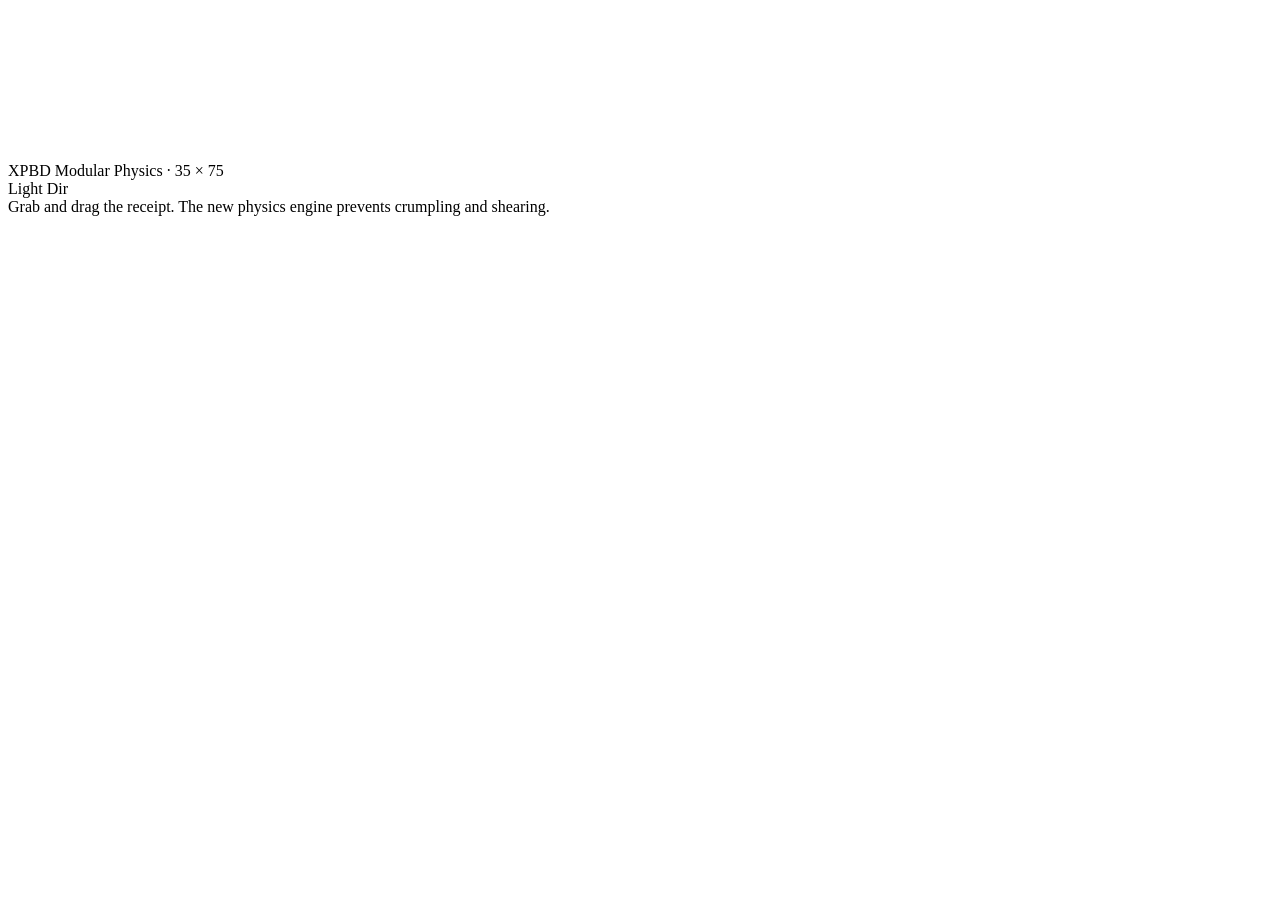
==== index.html @ 85ce0fed "refactor(physics): optimize self-collision with spatial hash and adjust timestep/iterations # Confli" ====
<!doctype html>
<html lang="en">
<head>
<meta charset="utf-8" />
<meta name="viewport" content="width=device-width, initial-scale=1" />
<title>Interactive 3D Hanging Receipt</title>
<link rel="stylesheet" href="style.css" />
</head>
<body>
<main>
  <section class="stage">
    <canvas id="scene" aria-label="Interactive 3D hanging receipt cloth simulation"></canvas>
    <div class="badge" id="statsBadge">XPBD Modular Physics · 35 × 75</div>
    
    <div class="control-panel">
      <label>Light Dir</label>
      <div class="knob-container" id="lightKnob" aria-label="Drag to rotate light direction">
        <div class="knob-dial" id="knobDial"></div>
      </div>
    </div>
  </section>
  <div class="hint">Grab and drag the receipt. The new physics engine prevents crumpling and shearing.</div>
</main>
<script type="module" src="js/main.js?v=999"></script>
</body>
</html>
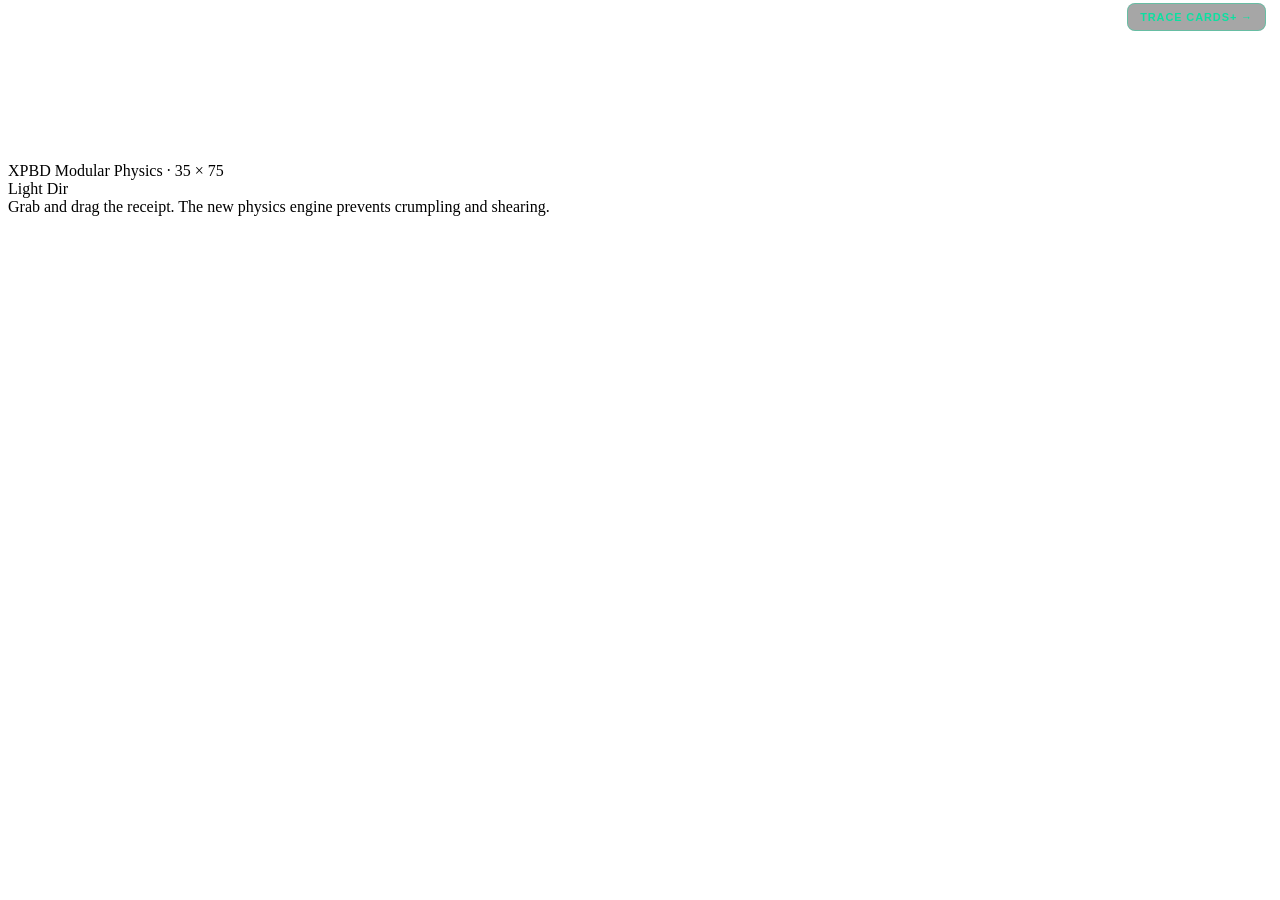
==== commit 2f8fedb5: "Publish Trace Cards+ demo + root nav link - Add discreet root index.html nav link to research/trace-" ====
--- a/index.html
+++ b/index.html
@@ -20,6 +20,9 @@
     </div>
   </section>
   <div class="hint">Grab and drag the receipt. The new physics engine prevents crumpling and shearing.</div>
+  <nav style="position:fixed;top:12px;right:14px;z-index:50;font:600 11px/1 -apple-system,BlinkMacSystemFont,'Segoe UI',sans-serif;letter-spacing:.08em">
+    <a href="research/trace-cards-plus/" style="color:#0BE0A0;text-decoration:none;padding:7px 12px;border:1px solid rgba(11,224,160,.4);border-radius:8px;background:rgba(0,0,0,.35);backdrop-filter:blur(8px)">TRACE&nbsp;CARDS+&nbsp;&rarr;</a>
+  </nav>
 </main>
 <script type="module" src="js/main.js?v=999"></script>
 </body>
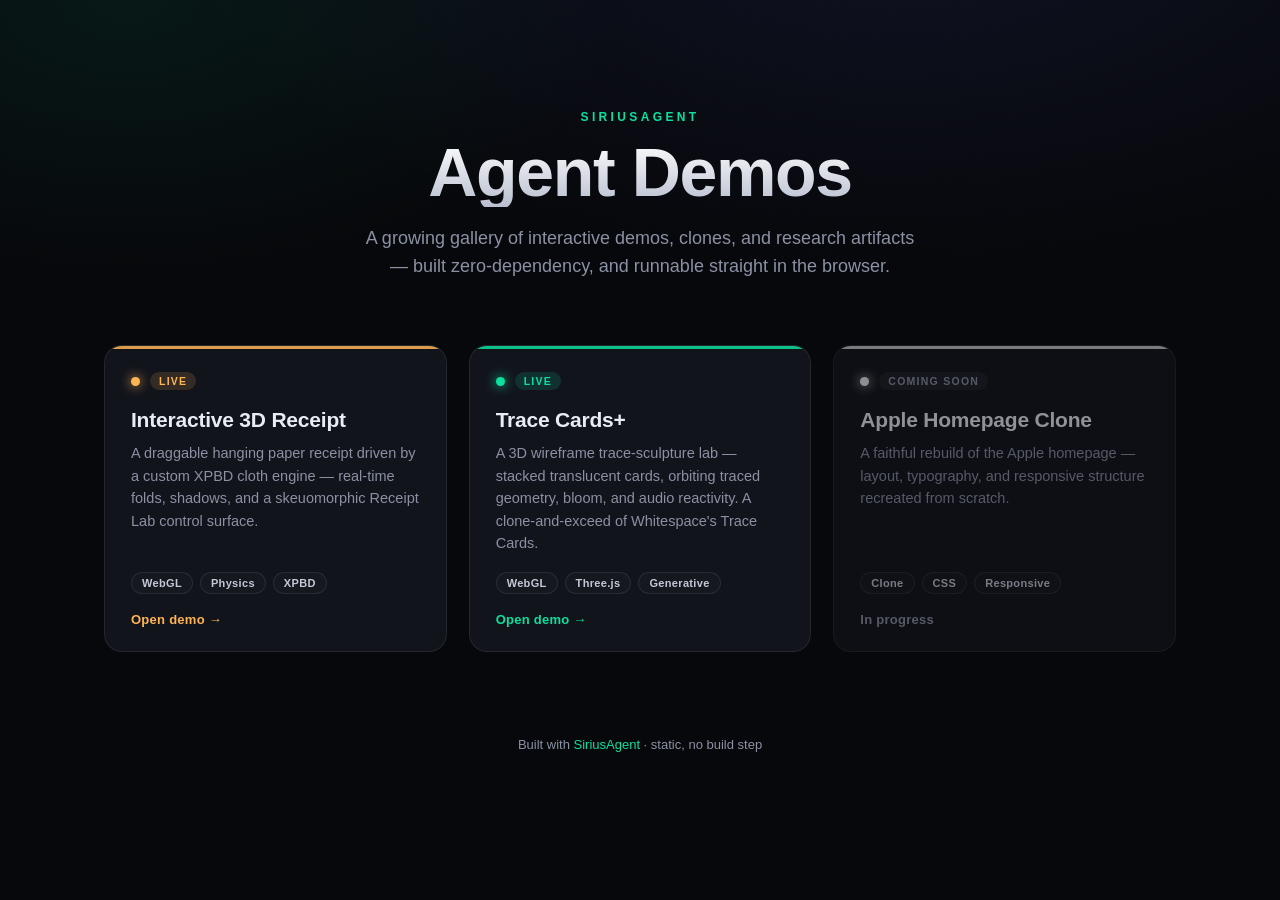
==== commit 8d5a086d: "Add multi-demo gallery landing page + root Pages deploy - Replace receipt-as-root index.html with a " ====
--- a/index.html
+++ b/index.html
@@ -3,27 +3,75 @@
 <head>
 <meta charset="utf-8" />
 <meta name="viewport" content="width=device-width, initial-scale=1" />
-<title>Interactive 3D Hanging Receipt</title>
-<link rel="stylesheet" href="style.css" />
+<title>Agent Demos — Sirius Gallery</title>
+<meta name="description" content="A gallery of interactive demos and artifacts built by SiriusAgent — zero-dependency, in the browser." />
+<link rel="stylesheet" href="gallery.css" />
 </head>
 <body>
-<main>
-  <section class="stage">
-    <canvas id="scene" aria-label="Interactive 3D hanging receipt cloth simulation"></canvas>
-    <div class="badge" id="statsBadge">XPBD Modular Physics · 35 × 75</div>
-    
-    <div class="control-panel">
-      <label>Light Dir</label>
-      <div class="knob-container" id="lightKnob" aria-label="Drag to rotate light direction">
-        <div class="knob-dial" id="knobDial"></div>
-      </div>
-    </div>
-  </section>
-  <div class="hint">Grab and drag the receipt. The new physics engine prevents crumpling and shearing.</div>
-  <nav style="position:fixed;top:12px;right:14px;z-index:50;font:600 11px/1 -apple-system,BlinkMacSystemFont,'Segoe UI',sans-serif;letter-spacing:.08em">
-    <a href="research/trace-cards-plus/" style="color:#0BE0A0;text-decoration:none;padding:7px 12px;border:1px solid rgba(11,224,160,.4);border-radius:8px;background:rgba(0,0,0,.35);backdrop-filter:blur(8px)">TRACE&nbsp;CARDS+&nbsp;&rarr;</a>
-  </nav>
+<header class="hero">
+  <div class="hero-inner">
+    <p class="eyebrow">SiriusAgent</p>
+    <h1>Agent Demos</h1>
+    <p class="tagline">A growing gallery of interactive demos, clones, and research artifacts — built zero-dependency, and runnable straight in the browser.</p>
+  </div>
+</header>
+
+<main class="grid" id="grid">
+  <!-- Cards are injected from the manifest below. -->
 </main>
-<script type="module" src="js/main.js?v=999"></script>
+
+<footer class="foot">
+  <p>Built with <a href="https://github.com/siriusagent/agentdemos">SiriusAgent</a> · static, no build step</p>
+</footer>
+
+<script>
+/* Single source of truth. Add a new demo = add one entry here. status:"live" renders a clickable card; "draft" renders a dimmed, non-linked card. */
+const EXHIBITS = [
+  {
+    slug: "interactive-3d-receipt",
+    title: "Interactive 3D Receipt",
+    blurb: "A draggable hanging paper receipt driven by a custom XPBD cloth engine — real-time folds, shadows, and a skeuomorphic Receipt Lab control surface.",
+    tags: ["WebGL", "Physics", "XPBD"],
+    accent: "#ffb454",
+    status: "live"
+  },
+  {
+    slug: "trace-cards-plus",
+    title: "Trace Cards+",
+    blurb: "A 3D wireframe trace-sculpture lab — stacked translucent cards, orbiting traced geometry, bloom, and audio reactivity. A clone-and-exceed of Whitespace's Trace Cards.",
+    tags: ["WebGL", "Three.js", "Generative"],
+    accent: "#0BE0A0",
+    status: "live"
+  },
+  {
+    slug: "apple-homepage-clone",
+    title: "Apple Homepage Clone",
+    blurb: "A faithful rebuild of the Apple homepage — layout, typography, and responsive structure recreated from scratch.",
+    tags: ["Clone", "CSS", "Responsive"],
+    accent: "#e8e8ed",
+    status: "draft"
+  }
+];
+
+const grid = document.getElementById("grid");
+for (const ex of EXHIBITS) {
+  const live = ex.status === "live";
+  const tag = live ? "a" : "div";
+  const card = document.createElement(tag);
+  card.className = "card" + (live ? "" : " card--draft");
+  if (live) card.href = "research/" + ex.slug + "/";
+  card.style.setProperty("--accent", ex.accent);
+  card.innerHTML =
+    '<div class="card-top">' +
+      '<span class="dot"></span>' +
+      (live ? '<span class="status status--live">Live</span>' : '<span class="status status--draft">Coming soon</span>') +
+    '</div>' +
+    '<h2>' + ex.title + '</h2>' +
+    '<p>' + ex.blurb + '</p>' +
+    '<div class="tags">' + ex.tags.map(t => '<span class="tag">' + t + '</span>').join('') + '</div>' +
+    (live ? '<span class="go">Open demo &rarr;</span>' : '<span class="go go--muted">In progress</span>');
+  grid.appendChild(card);
+}
+</script>
 </body>
 </html>
--- a/gallery.css
+++ b/gallery.css
@@ -0,0 +1,179 @@
+:root {
+  --bg: #07080b;
+  --bg-soft: #0e1016;
+  --card: #12141c;
+  --card-hover: #171a24;
+  --border: rgba(255, 255, 255, 0.08);
+  --text: #e9ecf3;
+  --muted: #8b91a3;
+  --accent: #0BE0A0;
+}
+
+* { box-sizing: border-box; }
+
+html, body {
+  margin: 0;
+  padding: 0;
+  background:
+    radial-gradient(1200px 600px at 70% -10%, rgba(91, 110, 255, 0.10), transparent 60%),
+    radial-gradient(900px 500px at 10% 0%, rgba(11, 224, 160, 0.08), transparent 55%),
+    var(--bg);
+  color: var(--text);
+  font-family: -apple-system, BlinkMacSystemFont, "Segoe UI", Inter, Helvetica, Arial, sans-serif;
+  -webkit-font-smoothing: antialiased;
+  min-height: 100vh;
+}
+
+a { color: inherit; }
+
+.hero {
+  padding: clamp(48px, 9vw, 110px) 24px clamp(24px, 5vw, 56px);
+  text-align: center;
+}
+.hero-inner { max-width: 760px; margin: 0 auto; }
+.eyebrow {
+  margin: 0 0 14px;
+  font-size: 12px;
+  font-weight: 700;
+  letter-spacing: 0.28em;
+  text-transform: uppercase;
+  color: var(--accent);
+}
+.hero h1 {
+  margin: 0 0 18px;
+  font-size: clamp(38px, 7vw, 68px);
+  font-weight: 800;
+  letter-spacing: -0.02em;
+  line-height: 1.02;
+  background: linear-gradient(180deg, #fff 0%, #b9bfd0 100%);
+  -webkit-background-clip: text;
+  background-clip: text;
+  color: transparent;
+}
+.tagline {
+  margin: 0 auto;
+  max-width: 560px;
+  font-size: clamp(15px, 2.4vw, 18px);
+  line-height: 1.55;
+  color: var(--muted);
+}
+
+.grid {
+  max-width: 1120px;
+  margin: 0 auto;
+  padding: 8px 24px 72px;
+  display: grid;
+  grid-template-columns: repeat(auto-fill, minmax(320px, 1fr));
+  gap: 22px;
+}
+
+.card {
+  position: relative;
+  display: flex;
+  flex-direction: column;
+  padding: 26px 26px 24px;
+  background: var(--card);
+  border: 1px solid var(--border);
+  border-radius: 18px;
+  text-decoration: none;
+  color: var(--text);
+  overflow: hidden;
+  transition: transform 0.22s ease, border-color 0.22s ease, background 0.22s ease, box-shadow 0.22s ease;
+}
+.card::before {
+  content: "";
+  position: absolute;
+  inset: 0 0 auto 0;
+  height: 3px;
+  background: var(--accent);
+  opacity: 0.85;
+}
+.card::after {
+  content: "";
+  position: absolute;
+  inset: -1px;
+  background: radial-gradient(420px 200px at 50% -40%, color-mix(in srgb, var(--accent) 22%, transparent), transparent 70%);
+  opacity: 0;
+  transition: opacity 0.22s ease;
+  pointer-events: none;
+}
+a.card:hover {
+  transform: translateY(-4px);
+  background: var(--card-hover);
+  border-color: color-mix(in srgb, var(--accent) 45%, var(--border));
+  box-shadow: 0 18px 50px rgba(0, 0, 0, 0.45);
+}
+a.card:hover::after { opacity: 1; }
+
+.card--draft { opacity: 0.6; cursor: default; }
+
+.card-top {
+  display: flex;
+  align-items: center;
+  gap: 10px;
+  margin-bottom: 18px;
+}
+.dot {
+  width: 9px;
+  height: 9px;
+  border-radius: 50%;
+  background: var(--accent);
+  box-shadow: 0 0 12px var(--accent);
+}
+.status {
+  font-size: 10.5px;
+  font-weight: 700;
+  letter-spacing: 0.12em;
+  text-transform: uppercase;
+  padding: 3px 9px;
+  border-radius: 999px;
+}
+.status--live { color: var(--accent); background: color-mix(in srgb, var(--accent) 14%, transparent); }
+.status--draft { color: var(--muted); background: rgba(255, 255, 255, 0.05); }
+
+.card h2 {
+  margin: 0 0 10px;
+  font-size: 21px;
+  font-weight: 700;
+  letter-spacing: -0.01em;
+}
+.card p {
+  margin: 0 0 18px;
+  font-size: 14.5px;
+  line-height: 1.55;
+  color: var(--muted);
+  flex: 1;
+}
+
+.tags { display: flex; flex-wrap: wrap; gap: 7px; margin-bottom: 18px; }
+.tag {
+  font-size: 11px;
+  font-weight: 600;
+  letter-spacing: 0.03em;
+  color: #c4c9d6;
+  padding: 4px 10px;
+  border: 1px solid var(--border);
+  border-radius: 999px;
+  background: rgba(255, 255, 255, 0.02);
+}
+
+.go {
+  font-size: 13px;
+  font-weight: 700;
+  letter-spacing: 0.02em;
+  color: var(--accent);
+}
+.go--muted { color: var(--muted); }
+
+.foot {
+  text-align: center;
+  padding: 0 24px 56px;
+  color: var(--muted);
+  font-size: 13px;
+}
+.foot a { color: var(--accent); text-decoration: none; }
+.foot a:hover { text-decoration: underline; }
+
+@media (max-width: 560px) {
+  .grid { grid-template-columns: 1fr; padding-bottom: 48px; }
+}
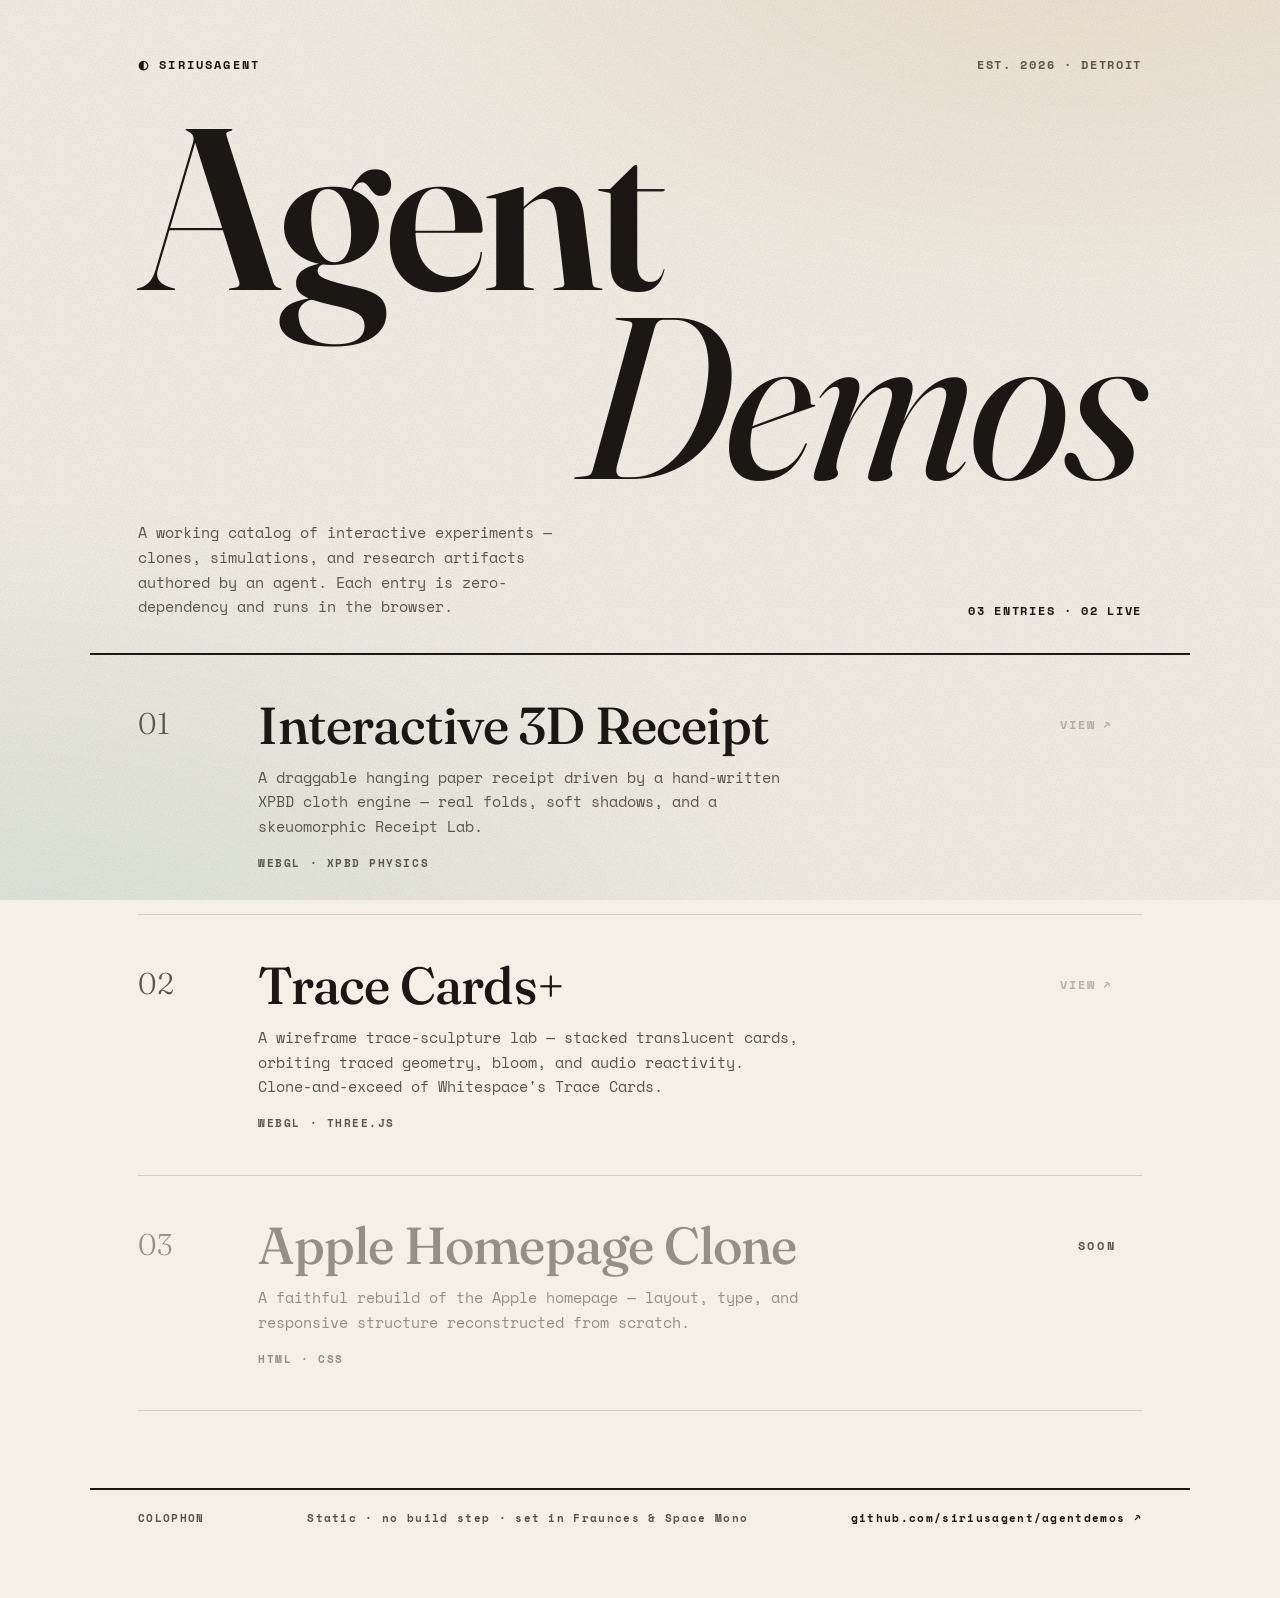
==== commit af3ab6bd: "Redesign gallery: editorial 'specimen catalog' aesthetic Replace the generic dark card grid (system " ====
--- a/index.html
+++ b/index.html
@@ -3,75 +3,95 @@
 <head>
 <meta charset="utf-8" />
 <meta name="viewport" content="width=device-width, initial-scale=1" />
-<title>Agent Demos — Sirius Gallery</title>
-<meta name="description" content="A gallery of interactive demos and artifacts built by SiriusAgent — zero-dependency, in the browser." />
+<title>Agent Demos — A Catalog of Experiments</title>
+<meta name="description" content="A curated catalog of interactive experiments built by SiriusAgent — zero-dependency, runnable in the browser." />
+<link rel="preconnect" href="https://fonts.googleapis.com" />
+<link rel="preconnect" href="https://fonts.gstatic.com" crossorigin />
+<link href="https://fonts.googleapis.com/css2?family=Fraunces:ital,opsz,wght@0,9..144,300..900;1,9..144,400..600&family=Space+Mono:ital,wght@0,400;0,700;1,400&display=swap" rel="stylesheet" />
 <link rel="stylesheet" href="gallery.css" />
 </head>
 <body>
-<header class="hero">
-  <div class="hero-inner">
-    <p class="eyebrow">SiriusAgent</p>
-    <h1>Agent Demos</h1>
-    <p class="tagline">A growing gallery of interactive demos, clones, and research artifacts — built zero-dependency, and runnable straight in the browser.</p>
+<div class="grain" aria-hidden="true"></div>
+
+<header class="masthead">
+  <div class="mast-row">
+    <span class="mast-mark">◐ SIRIUSAGENT</span>
+    <span class="mast-meta">EST. 2026 · DETROIT</span>
+  </div>
+  <h1 class="mast-title">
+    <span class="l1">Agent</span>
+    <span class="l2"><em>Demos</em></span>
+  </h1>
+  <div class="mast-foot">
+    <p class="lede">A working catalog of interactive experiments — clones, simulations, and research artifacts authored by an agent. Each entry is zero-dependency and runs in the browser.</p>
+    <p class="count" id="count">— ENTRIES</p>
   </div>
 </header>
 
-<main class="grid" id="grid">
-  <!-- Cards are injected from the manifest below. -->
+<main class="catalog" id="catalog">
+  <!-- Entries injected from the manifest below. -->
 </main>
 
-<footer class="foot">
-  <p>Built with <a href="https://github.com/siriusagent/agentdemos">SiriusAgent</a> · static, no build step</p>
+<footer class="colophon">
+  <span>COLOPHON</span>
+  <span>Static · no build step · set in Fraunces &amp; Space&nbsp;Mono</span>
+  <a href="https://github.com/siriusagent/agentdemos">github.com/siriusagent/agentdemos ↗</a>
 </footer>
 
 <script>
-/* Single source of truth. Add a new demo = add one entry here. status:"live" renders a clickable card; "draft" renders a dimmed, non-linked card. */
+/* Single source of truth. Add an entry = one object. status:"live" links to research/<slug>/; "draft" renders as an upcoming entry. */
 const EXHIBITS = [
   {
     slug: "interactive-3d-receipt",
     title: "Interactive 3D Receipt",
-    blurb: "A draggable hanging paper receipt driven by a custom XPBD cloth engine — real-time folds, shadows, and a skeuomorphic Receipt Lab control surface.",
-    tags: ["WebGL", "Physics", "XPBD"],
-    accent: "#ffb454",
+    blurb: "A draggable hanging paper receipt driven by a hand-written XPBD cloth engine — real folds, soft shadows, and a skeuomorphic Receipt Lab.",
+    medium: "WebGL · XPBD physics",
+    accent: "#c8531e",
     status: "live"
   },
   {
     slug: "trace-cards-plus",
     title: "Trace Cards+",
-    blurb: "A 3D wireframe trace-sculpture lab — stacked translucent cards, orbiting traced geometry, bloom, and audio reactivity. A clone-and-exceed of Whitespace's Trace Cards.",
-    tags: ["WebGL", "Three.js", "Generative"],
-    accent: "#0BE0A0",
+    blurb: "A wireframe trace-sculpture lab — stacked translucent cards, orbiting traced geometry, bloom, and audio reactivity. Clone-and-exceed of Whitespace's Trace Cards.",
+    medium: "WebGL · Three.js",
+    accent: "#1f7a5a",
     status: "live"
   },
   {
     slug: "apple-homepage-clone",
     title: "Apple Homepage Clone",
-    blurb: "A faithful rebuild of the Apple homepage — layout, typography, and responsive structure recreated from scratch.",
-    tags: ["Clone", "CSS", "Responsive"],
-    accent: "#e8e8ed",
+    blurb: "A faithful rebuild of the Apple homepage — layout, type, and responsive structure reconstructed from scratch.",
+    medium: "HTML · CSS",
+    accent: "#3a3a3c",
     status: "draft"
   }
 ];
 
-const grid = document.getElementById("grid");
-for (const ex of EXHIBITS) {
+const catalog = document.getElementById("catalog");
+const liveN = EXHIBITS.filter(e => e.status === "live").length;
+document.getElementById("count").textContent =
+  String(EXHIBITS.length).padStart(2, "0") + " ENTRIES · " + String(liveN).padStart(2, "0") + " LIVE";
+
+EXHIBITS.forEach((ex, i) => {
   const live = ex.status === "live";
-  const tag = live ? "a" : "div";
-  const card = document.createElement(tag);
-  card.className = "card" + (live ? "" : " card--draft");
-  if (live) card.href = "research/" + ex.slug + "/";
-  card.style.setProperty("--accent", ex.accent);
-  card.innerHTML =
-    '<div class="card-top">' +
-      '<span class="dot"></span>' +
-      (live ? '<span class="status status--live">Live</span>' : '<span class="status status--draft">Coming soon</span>') +
-    '</div>' +
-    '<h2>' + ex.title + '</h2>' +
-    '<p>' + ex.blurb + '</p>' +
-    '<div class="tags">' + ex.tags.map(t => '<span class="tag">' + t + '</span>').join('') + '</div>' +
-    (live ? '<span class="go">Open demo &rarr;</span>' : '<span class="go go--muted">In progress</span>');
-  grid.appendChild(card);
-}
+  const el = document.createElement(live ? "a" : "div");
+  el.className = "entry" + (live ? "" : " entry--draft");
+  if (live) el.href = "research/" + ex.slug + "/";
+  el.style.setProperty("--accent", ex.accent);
+  el.style.setProperty("--delay", (i * 90) + "ms");
+  el.innerHTML =
+    '<span class="stripe" aria-hidden="true"></span>' +
+    '<span class="num">' + String(i + 1).padStart(2, "0") + '</span>' +
+    '<div class="body">' +
+      '<div class="head">' +
+        '<h2>' + ex.title + '</h2>' +
+        '<span class="cta">' + (live ? 'VIEW <span class="arr">↗</span>' : 'SOON') + '</span>' +
+      '</div>' +
+      '<p class="desc">' + ex.blurb + '</p>' +
+      '<span class="medium">' + ex.medium + '</span>' +
+    '</div>';
+  catalog.appendChild(el);
+});
 </script>
 </body>
 </html>
--- a/gallery.css
+++ b/gallery.css
@@ -1,179 +1,285 @@
+/* ============================================================
+   Agent Demos — editorial "specimen catalog"
+   Fraunces (display serif) + Space Mono (labels/meta)
+   Paper-toned, ink-black, hairline-ruled, asymmetric index.
+   ============================================================ */
+
 :root {
-  --bg: #07080b;
-  --bg-soft: #0e1016;
-  --card: #12141c;
-  --card-hover: #171a24;
-  --border: rgba(255, 255, 255, 0.08);
-  --text: #e9ecf3;
-  --muted: #8b91a3;
-  --accent: #0BE0A0;
+  --paper: #f4f0e6;
+  --paper-2: #efe9db;
+  --ink: #1a1714;
+  --ink-soft: #5b554c;
+  --rule: #1a1714;
+  --hair: rgba(26, 23, 20, 0.16);
+  --accent: #c8531e;
+  --maxw: 1100px;
 }
 
 * { box-sizing: border-box; }
 
-html, body {
-  margin: 0;
-  padding: 0;
+html { -webkit-text-size-adjust: 100%; }
+
+body {
+  margin: 0;
+  background: var(--paper);
+  color: var(--ink);
+  font-family: "Space Mono", ui-monospace, Menlo, monospace;
+  -webkit-font-smoothing: antialiased;
+  text-rendering: optimizeLegibility;
+  overflow-x: hidden;
+}
+
+/* Paper grain / atmosphere */
+.grain {
+  position: fixed;
+  inset: 0;
+  z-index: 1;
+  pointer-events: none;
+  opacity: 0.5;
+  mix-blend-mode: multiply;
+  background-image: url("data:image/svg+xml,%3Csvg xmlns='http://www.w3.org/2000/svg' width='160' height='160'%3E%3Cfilter id='n'%3E%3CfeTurbulence type='fractalNoise' baseFrequency='0.85' numOctaves='2' stitchTiles='stitch'/%3E%3C/filter%3E%3Crect width='100%25' height='100%25' filter='url(%23n)' opacity='0.5'/%3E%3C/svg%3E");
+}
+body::before {
+  /* warm vignette + faint color field for depth */
+  content: "";
+  position: fixed;
+  inset: 0;
+  z-index: 0;
+  pointer-events: none;
   background:
-    radial-gradient(1200px 600px at 70% -10%, rgba(91, 110, 255, 0.10), transparent 60%),
-    radial-gradient(900px 500px at 10% 0%, rgba(11, 224, 160, 0.08), transparent 55%),
-    var(--bg);
-  color: var(--text);
-  font-family: -apple-system, BlinkMacSystemFont, "Segoe UI", Inter, Helvetica, Arial, sans-serif;
-  -webkit-font-smoothing: antialiased;
-  min-height: 100vh;
-}
-
-a { color: inherit; }
-
-.hero {
-  padding: clamp(48px, 9vw, 110px) 24px clamp(24px, 5vw, 56px);
-  text-align: center;
-}
-.hero-inner { max-width: 760px; margin: 0 auto; }
-.eyebrow {
-  margin: 0 0 14px;
+    radial-gradient(120% 90% at 85% -10%, rgba(200, 83, 30, 0.10), transparent 55%),
+    radial-gradient(120% 100% at 0% 110%, rgba(31, 122, 90, 0.10), transparent 55%);
+}
+
+/* ---------- Masthead ---------- */
+.masthead {
+  position: relative;
+  z-index: 2;
+  max-width: var(--maxw);
+  margin: 0 auto;
+  padding: clamp(28px, 5vw, 56px) clamp(22px, 5vw, 48px) clamp(20px, 3vw, 34px);
+  border-bottom: 2px solid var(--rule);
+}
+.mast-row {
+  display: flex;
+  justify-content: space-between;
+  align-items: baseline;
   font-size: 12px;
-  font-weight: 700;
-  letter-spacing: 0.28em;
+  letter-spacing: 0.18em;
+  font-weight: 700;
+}
+.mast-meta { color: var(--ink-soft); letter-spacing: 0.14em; }
+
+.mast-title {
+  font-family: "Fraunces", Georgia, serif;
+  font-weight: 600;
+  line-height: 0.82;
+  letter-spacing: -0.02em;
+  margin: clamp(18px, 4vw, 40px) 0 clamp(16px, 3vw, 30px);
+  font-size: clamp(72px, 18vw, 230px);
+  font-optical-sizing: auto;
+}
+.mast-title .l1 { display: block; }
+.mast-title .l2 {
+  display: block;
+  text-align: right;
+  font-weight: 300;
+}
+.mast-title em {
+  font-style: italic;
+  font-weight: 400;
+}
+
+.mast-foot {
+  display: flex;
+  justify-content: space-between;
+  align-items: flex-end;
+  gap: 28px;
+  flex-wrap: wrap;
+}
+.lede {
+  margin: 0;
+  max-width: 48ch;
+  font-size: clamp(13px, 1.5vw, 15px);
+  line-height: 1.65;
+  color: var(--ink-soft);
+}
+.count {
+  margin: 0;
+  font-size: 12px;
+  font-weight: 700;
+  letter-spacing: 0.14em;
+  white-space: nowrap;
+}
+
+/* ---------- Catalog ---------- */
+.catalog {
+  position: relative;
+  z-index: 2;
+  max-width: var(--maxw);
+  margin: 0 auto;
+  padding: 0 clamp(22px, 5vw, 48px);
+}
+
+.entry {
+  position: relative;
+  display: grid;
+  grid-template-columns: clamp(54px, 7vw, 92px) minmax(0, 1fr);
+  align-items: start;
+  column-gap: clamp(14px, 2.4vw, 36px);
+  padding: clamp(26px, 3.4vw, 44px) clamp(18px, 2vw, 28px) clamp(26px, 3.4vw, 44px) 0;
+  border-bottom: 1px solid var(--hair);
+  text-decoration: none;
+  color: var(--ink);
+  transition: padding-left 0.42s cubic-bezier(.16,.84,.34,1), background 0.42s ease;
+
+  /* staggered page-load reveal */
+  opacity: 0;
+  transform: translateY(14px);
+  animation: rise 0.7s cubic-bezier(.16,.84,.34,1) forwards;
+  animation-delay: var(--delay, 0ms);
+}
+@keyframes rise { to { opacity: 1; transform: none; } }
+
+.num {
+  font-family: "Fraunces", Georgia, serif;
+  font-size: clamp(20px, 2.6vw, 30px);
+  font-weight: 300;
+  line-height: 1;
+  padding-top: 0.35em;
+  color: var(--ink-soft);
+  font-variant-numeric: tabular-nums;
+  transition: color 0.4s ease;
+}
+
+/* accent stripe that grows on hover */
+.stripe {
+  position: absolute;
+  left: 0;
+  top: 0;
+  bottom: -1px;
+  width: 0;
+  background: var(--accent);
+  transition: width 0.42s cubic-bezier(.16,.84,.34,1);
+}
+
+.head {
+  display: flex;
+  align-items: baseline;
+  justify-content: space-between;
+  gap: 18px;
+  flex-wrap: wrap;
+}
+.entry h2 {
+  font-family: "Fraunces", Georgia, serif;
+  font-weight: 500;
+  font-size: clamp(28px, 4.4vw, 52px);
+  line-height: 1.0;
+  letter-spacing: -0.015em;
+  margin: 0;
+  transition: transform 0.42s cubic-bezier(.16,.84,.34,1);
+}
+.desc {
+  margin: 14px 0 0;
+  max-width: 60ch;
+  font-size: clamp(13px, 1.45vw, 15px);
+  line-height: 1.65;
+  color: var(--ink-soft);
+}
+.medium {
+  display: block;
+  margin-top: 16px;
+  font-size: 11px;
+  letter-spacing: 0.14em;
+  font-weight: 700;
   text-transform: uppercase;
-  color: var(--accent);
-}
-.hero h1 {
-  margin: 0 0 18px;
-  font-size: clamp(38px, 7vw, 68px);
-  font-weight: 800;
-  letter-spacing: -0.02em;
-  line-height: 1.02;
-  background: linear-gradient(180deg, #fff 0%, #b9bfd0 100%);
-  -webkit-background-clip: text;
-  background-clip: text;
-  color: transparent;
-}
-.tagline {
-  margin: 0 auto;
-  max-width: 560px;
-  font-size: clamp(15px, 2.4vw, 18px);
-  line-height: 1.55;
-  color: var(--muted);
-}
-
-.grid {
-  max-width: 1120px;
-  margin: 0 auto;
-  padding: 8px 24px 72px;
-  display: grid;
-  grid-template-columns: repeat(auto-fill, minmax(320px, 1fr));
-  gap: 22px;
-}
-
-.card {
-  position: relative;
-  display: flex;
-  flex-direction: column;
-  padding: 26px 26px 24px;
-  background: var(--card);
-  border: 1px solid var(--border);
-  border-radius: 18px;
-  text-decoration: none;
-  color: var(--text);
-  overflow: hidden;
-  transition: transform 0.22s ease, border-color 0.22s ease, background 0.22s ease, box-shadow 0.22s ease;
-}
-.card::before {
-  content: "";
-  position: absolute;
-  inset: 0 0 auto 0;
-  height: 3px;
-  background: var(--accent);
-  opacity: 0.85;
-}
-.card::after {
-  content: "";
-  position: absolute;
-  inset: -1px;
-  background: radial-gradient(420px 200px at 50% -40%, color-mix(in srgb, var(--accent) 22%, transparent), transparent 70%);
-  opacity: 0;
-  transition: opacity 0.22s ease;
-  pointer-events: none;
-}
-a.card:hover {
-  transform: translateY(-4px);
-  background: var(--card-hover);
-  border-color: color-mix(in srgb, var(--accent) 45%, var(--border));
-  box-shadow: 0 18px 50px rgba(0, 0, 0, 0.45);
-}
-a.card:hover::after { opacity: 1; }
-
-.card--draft { opacity: 0.6; cursor: default; }
-
-.card-top {
-  display: flex;
+  color: var(--ink-soft);
+}
+
+.cta {
+  flex: none;
+  align-self: center;
+  font-size: 12px;
+  font-weight: 700;
+  letter-spacing: 0.16em;
+  color: var(--ink);
+  white-space: nowrap;
+  display: inline-flex;
   align-items: center;
-  gap: 10px;
-  margin-bottom: 18px;
-}
-.dot {
-  width: 9px;
-  height: 9px;
-  border-radius: 50%;
-  background: var(--accent);
-  box-shadow: 0 0 12px var(--accent);
-}
-.status {
-  font-size: 10.5px;
-  font-weight: 700;
+  gap: 8px;
+  opacity: 0.28;
+  transform: translateX(-4px);
+  transition: opacity 0.4s ease, transform 0.42s cubic-bezier(.16,.84,.34,1);
+}
+.cta .arr { display: inline-block; transition: transform 0.42s cubic-bezier(.16,.84,.34,1); }
+
+/* ---------- Hover (live entries) ---------- */
+a.entry:hover {
+  padding-left: clamp(20px, 3vw, 44px);
+  background: var(--paper-2);
+}
+a.entry:hover .stripe { width: 5px; }
+a.entry:hover .num { color: var(--accent); }
+a.entry:hover h2 { transform: translateX(4px); }
+a.entry:hover .cta { opacity: 1; transform: none; }
+a.entry:hover .cta .arr { transform: translate(3px, -3px); }
+a.entry:focus-visible {
+  outline: 2px solid var(--accent);
+  outline-offset: 4px;
+}
+
+/* ---------- Draft entries ---------- */
+.entry--draft { cursor: default; }
+.entry--draft .num,
+.entry--draft h2,
+.entry--draft .desc,
+.entry--draft .medium { color: var(--ink-soft); opacity: 0.62; }
+.entry--draft .cta {
+  opacity: 1;
+  transform: none;
+  color: var(--ink-soft);
+  letter-spacing: 0.22em;
+}
+
+/* ---------- Colophon ---------- */
+.colophon {
+  position: relative;
+  z-index: 2;
+  max-width: var(--maxw);
+  margin: clamp(40px, 6vw, 80px) auto 0;
+  padding: 20px clamp(22px, 5vw, 48px) clamp(40px, 6vw, 72px);
+  border-top: 2px solid var(--rule);
+  display: flex;
+  justify-content: space-between;
+  gap: 16px;
+  flex-wrap: wrap;
+  font-size: 11px;
   letter-spacing: 0.12em;
-  text-transform: uppercase;
-  padding: 3px 9px;
-  border-radius: 999px;
-}
-.status--live { color: var(--accent); background: color-mix(in srgb, var(--accent) 14%, transparent); }
-.status--draft { color: var(--muted); background: rgba(255, 255, 255, 0.05); }
-
-.card h2 {
-  margin: 0 0 10px;
-  font-size: 21px;
-  font-weight: 700;
-  letter-spacing: -0.01em;
-}
-.card p {
-  margin: 0 0 18px;
-  font-size: 14.5px;
-  line-height: 1.55;
-  color: var(--muted);
-  flex: 1;
-}
-
-.tags { display: flex; flex-wrap: wrap; gap: 7px; margin-bottom: 18px; }
-.tag {
-  font-size: 11px;
-  font-weight: 600;
-  letter-spacing: 0.03em;
-  color: #c4c9d6;
-  padding: 4px 10px;
-  border: 1px solid var(--border);
-  border-radius: 999px;
-  background: rgba(255, 255, 255, 0.02);
-}
-
-.go {
-  font-size: 13px;
-  font-weight: 700;
-  letter-spacing: 0.02em;
-  color: var(--accent);
-}
-.go--muted { color: var(--muted); }
-
-.foot {
-  text-align: center;
-  padding: 0 24px 56px;
-  color: var(--muted);
-  font-size: 13px;
-}
-.foot a { color: var(--accent); text-decoration: none; }
-.foot a:hover { text-decoration: underline; }
-
-@media (max-width: 560px) {
-  .grid { grid-template-columns: 1fr; padding-bottom: 48px; }
-}
+  font-weight: 700;
+  color: var(--ink-soft);
+}
+.colophon a { color: var(--ink); text-decoration: none; }
+.colophon a:hover { color: var(--accent); }
+
+/* ---------- Responsive ---------- */
+@media (max-width: 680px) {
+  .entry {
+    grid-template-columns: 1fr auto;
+    grid-template-areas:
+      "num cta"
+      "body body";
+    gap: 6px 16px;
+    align-items: baseline;
+  }
+  .entry .num { grid-area: num; }
+  .entry .body { grid-area: body; }
+  .entry .cta { grid-area: cta; opacity: 1; transform: none; align-self: baseline; }
+  .entry .stripe { display: none; }
+  .head { flex-direction: column; gap: 4px; }
+  a.entry:hover { padding-left: 0; }
+}
+
+@media (prefers-reduced-motion: reduce) {
+  .entry { animation: none; opacity: 1; transform: none; }
+  * { transition-duration: 0.001ms !important; }
+}
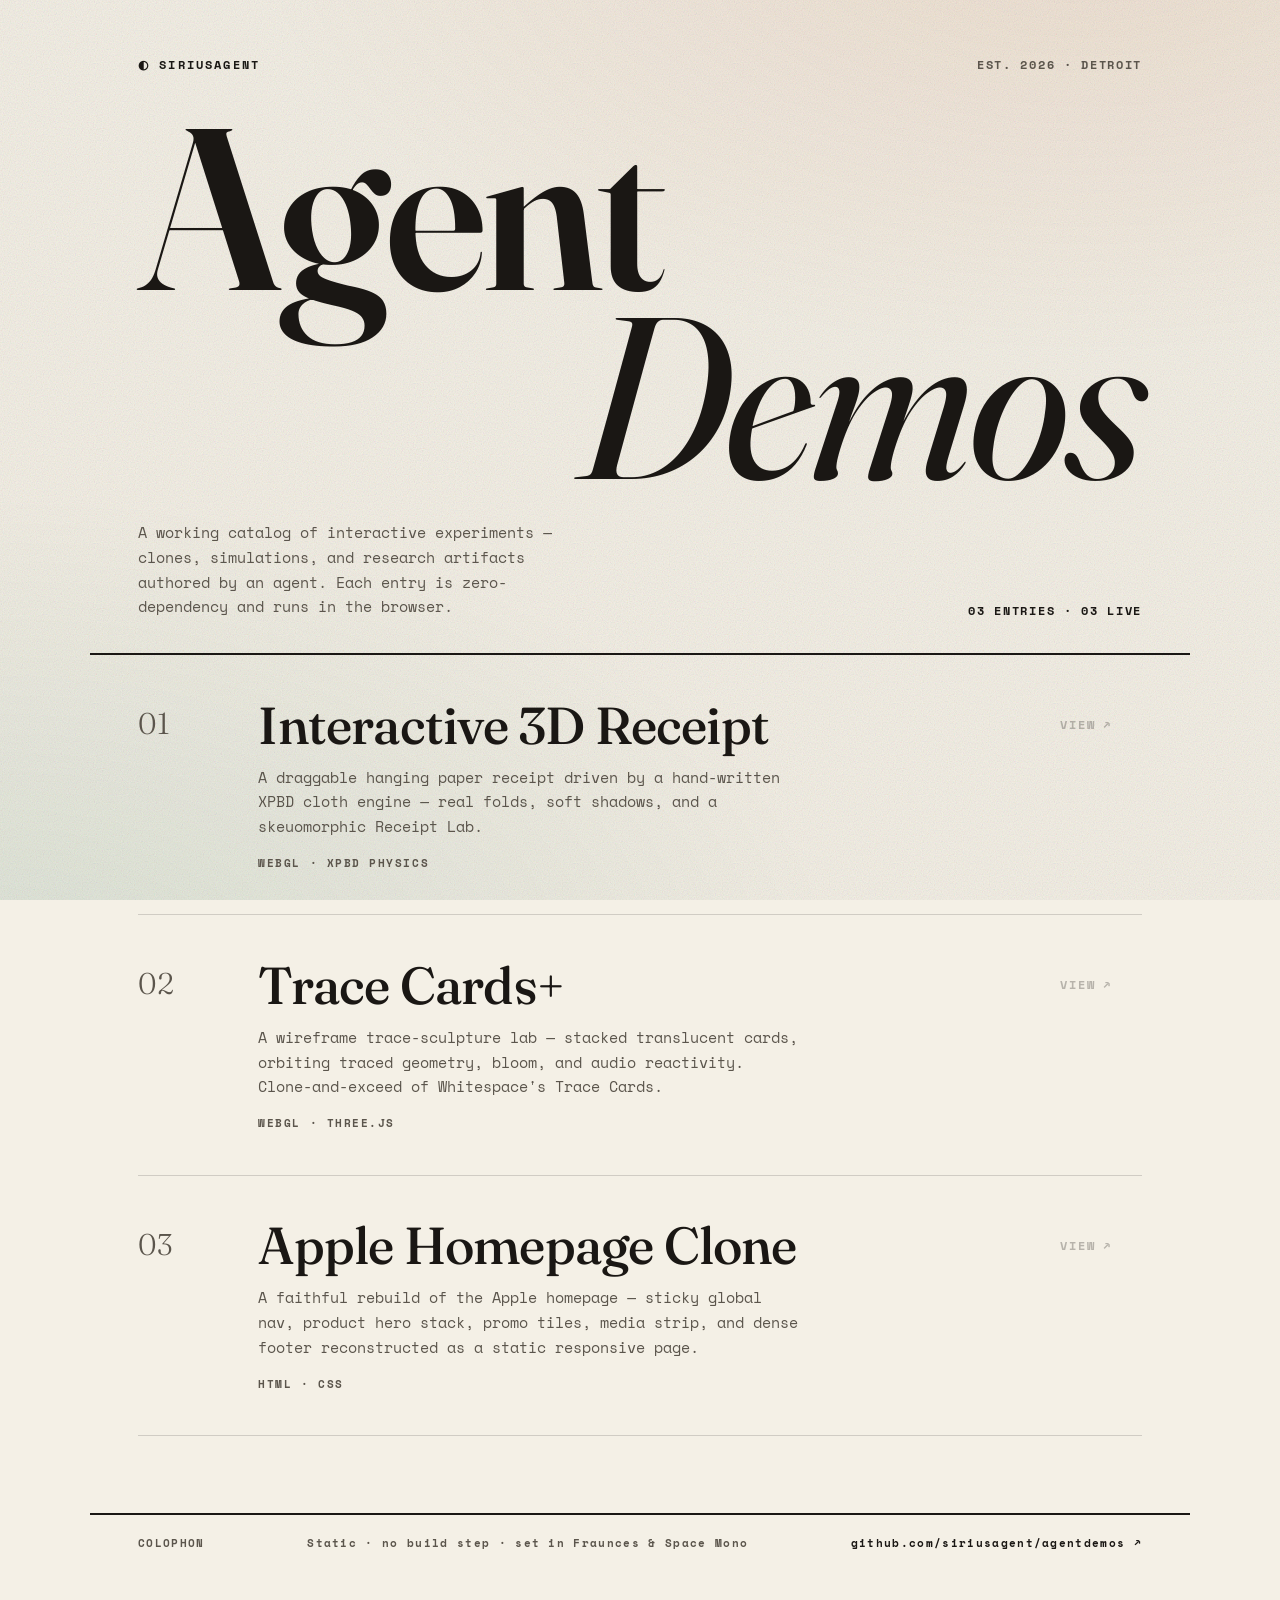
==== commit 76841351: "Publish Apple homepage clone demo" ====
--- a/index.html
+++ b/index.html
@@ -60,10 +60,10 @@
   {
     slug: "apple-homepage-clone",
     title: "Apple Homepage Clone",
-    blurb: "A faithful rebuild of the Apple homepage — layout, type, and responsive structure reconstructed from scratch.",
+    blurb: "A faithful rebuild of the Apple homepage — sticky global nav, product hero stack, promo tiles, media strip, and dense footer reconstructed as a static responsive page.",
     medium: "HTML · CSS",
     accent: "#3a3a3c",
-    status: "draft"
+    status: "live"
   }
 ];
 
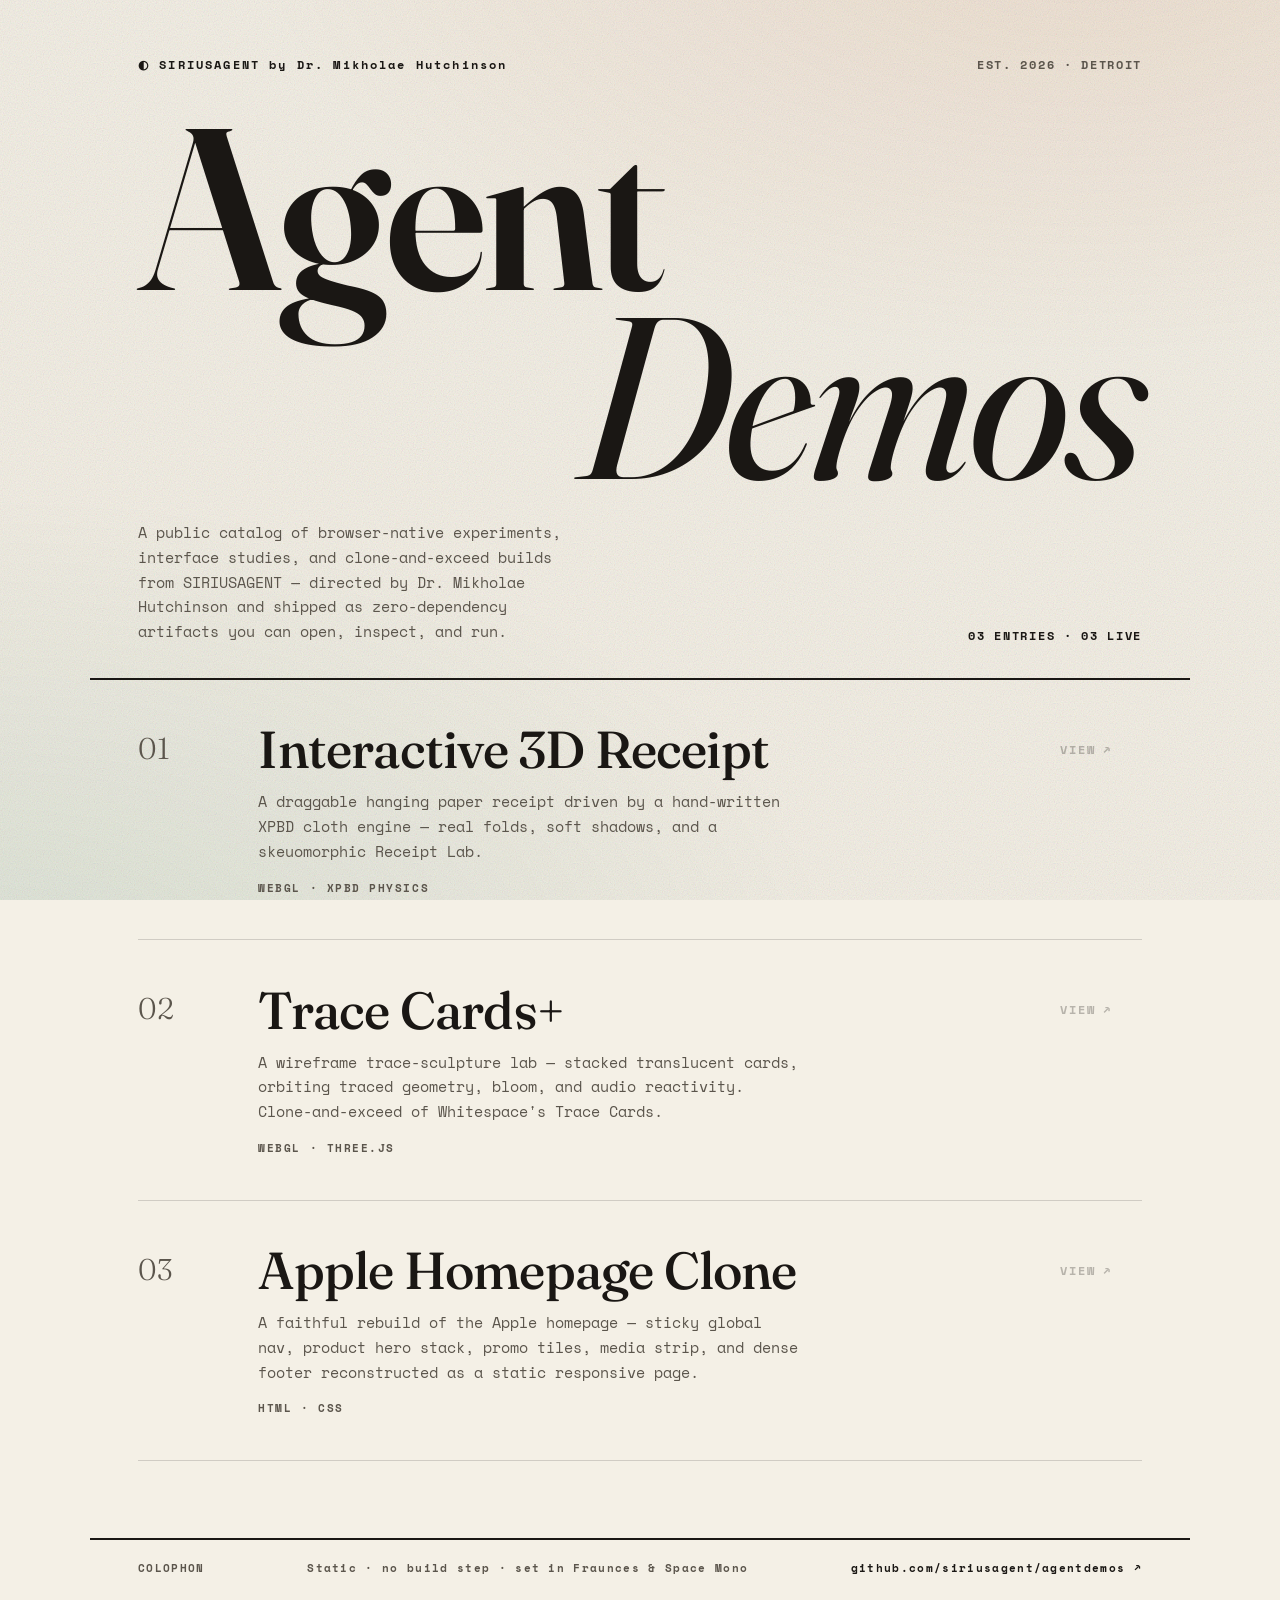
==== commit 93a619fb: "Update gallery masthead copy" ====
--- a/index.html
+++ b/index.html
@@ -15,7 +15,7 @@
 
 <header class="masthead">
   <div class="mast-row">
-    <span class="mast-mark">◐ SIRIUSAGENT</span>
+    <span class="mast-mark">◐ SIRIUSAGENT by Dr. Mikholae Hutchinson</span>
     <span class="mast-meta">EST. 2026 · DETROIT</span>
   </div>
   <h1 class="mast-title">
@@ -23,7 +23,7 @@
     <span class="l2"><em>Demos</em></span>
   </h1>
   <div class="mast-foot">
-    <p class="lede">A working catalog of interactive experiments — clones, simulations, and research artifacts authored by an agent. Each entry is zero-dependency and runs in the browser.</p>
+    <p class="lede">A public catalog of browser-native experiments, interface studies, and clone-and-exceed builds from SIRIUSAGENT — directed by Dr. Mikholae Hutchinson and shipped as zero-dependency artifacts you can open, inspect, and run.</p>
     <p class="count" id="count">— ENTRIES</p>
   </div>
 </header>
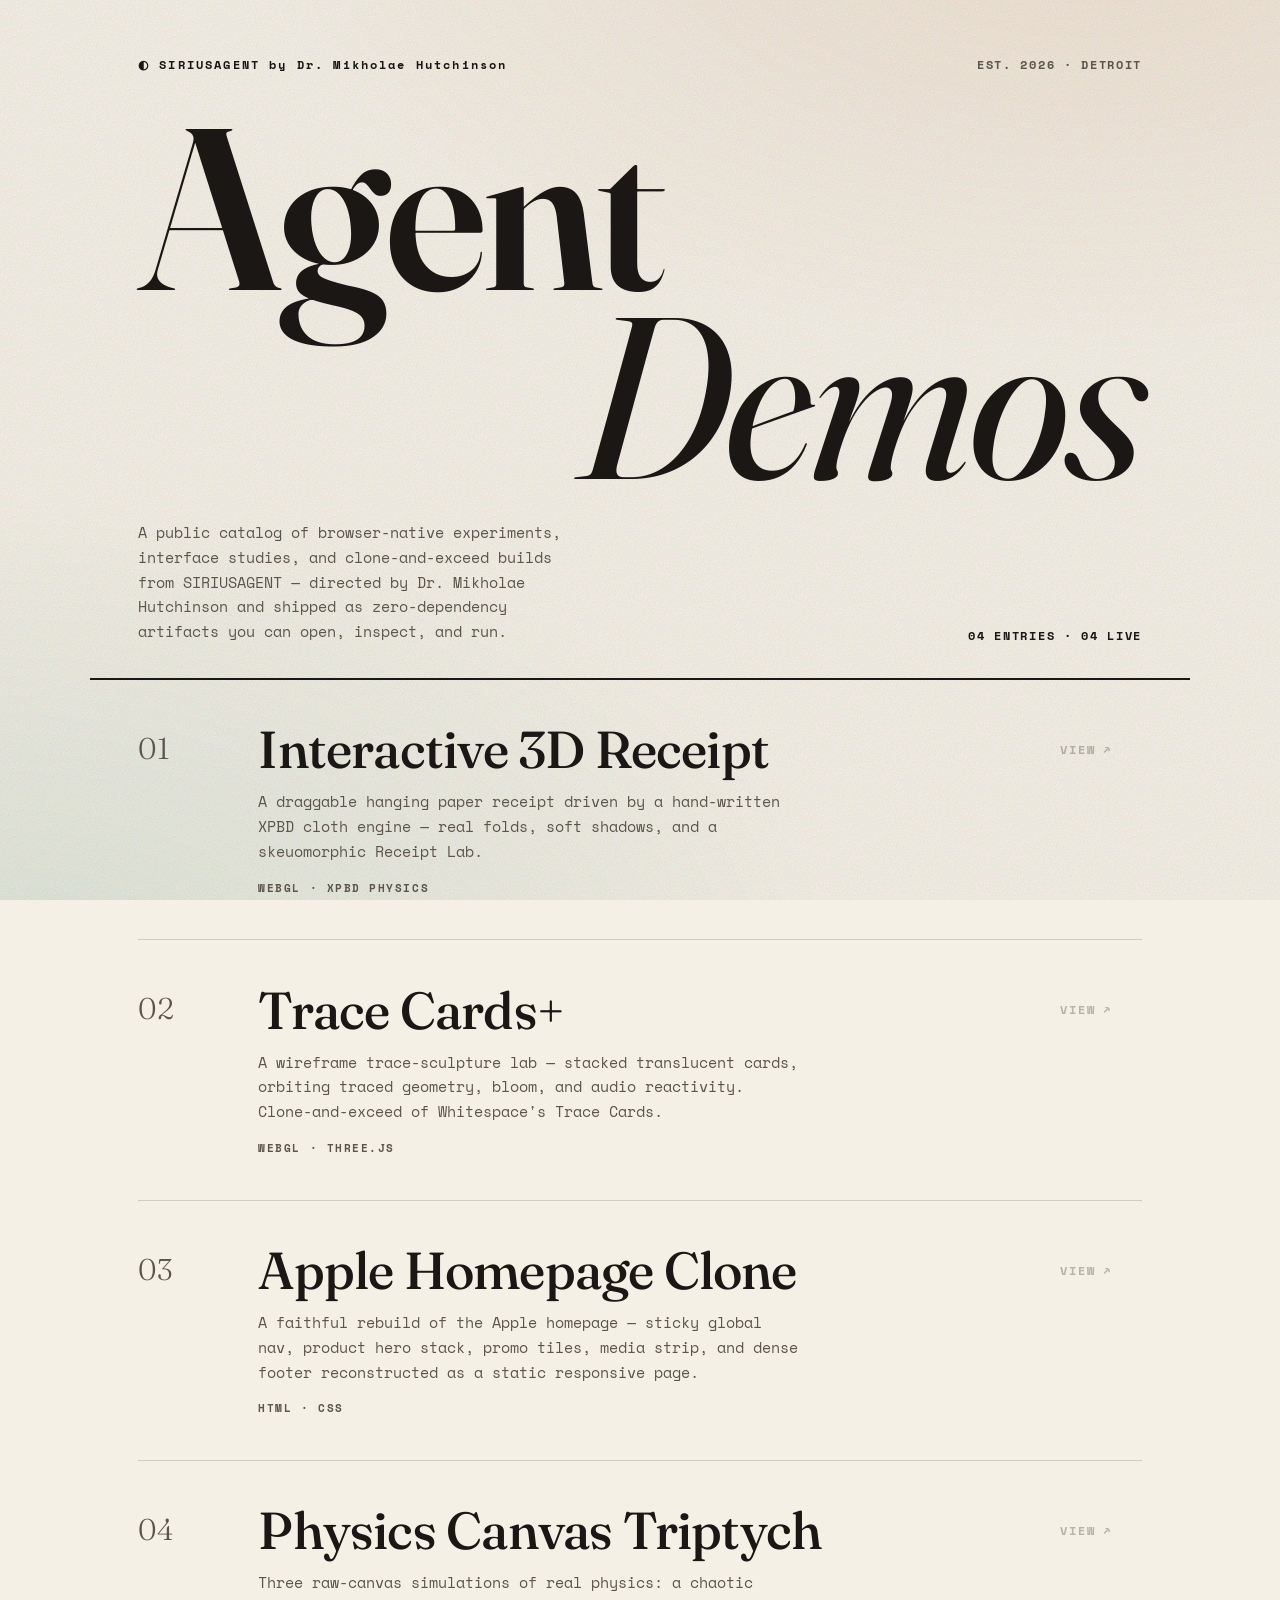
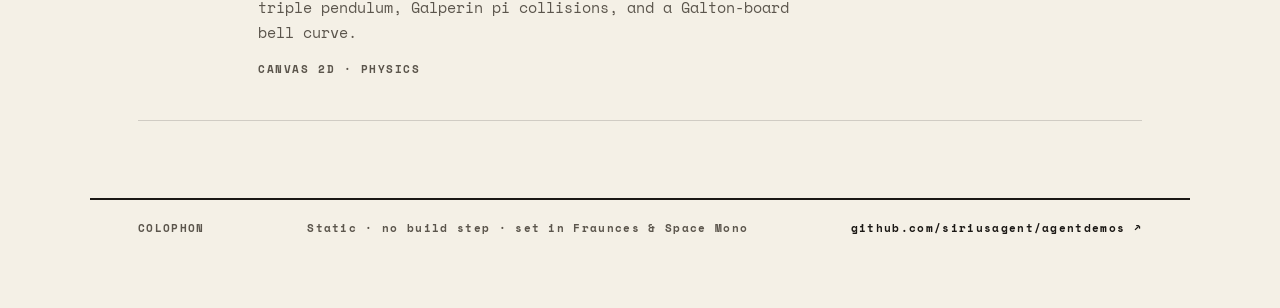
==== commit 1a5f5af6: "feat: add physics canvas triptych demo to gallery" ====
--- a/index.html
+++ b/index.html
@@ -64,6 +64,14 @@
     medium: "HTML · CSS",
     accent: "#3a3a3c",
     status: "live"
+  },
+  {
+    slug: "physics-canvas-triptych",
+    title: "Physics Canvas Triptych",
+    blurb: "Three raw-canvas simulations of real physics: a chaotic triple pendulum, Galperin pi collisions, and a Galton-board bell curve.",
+    medium: "Canvas 2D · Physics",
+    accent: "#65f6ff",
+    status: "live"
   }
 ];
 
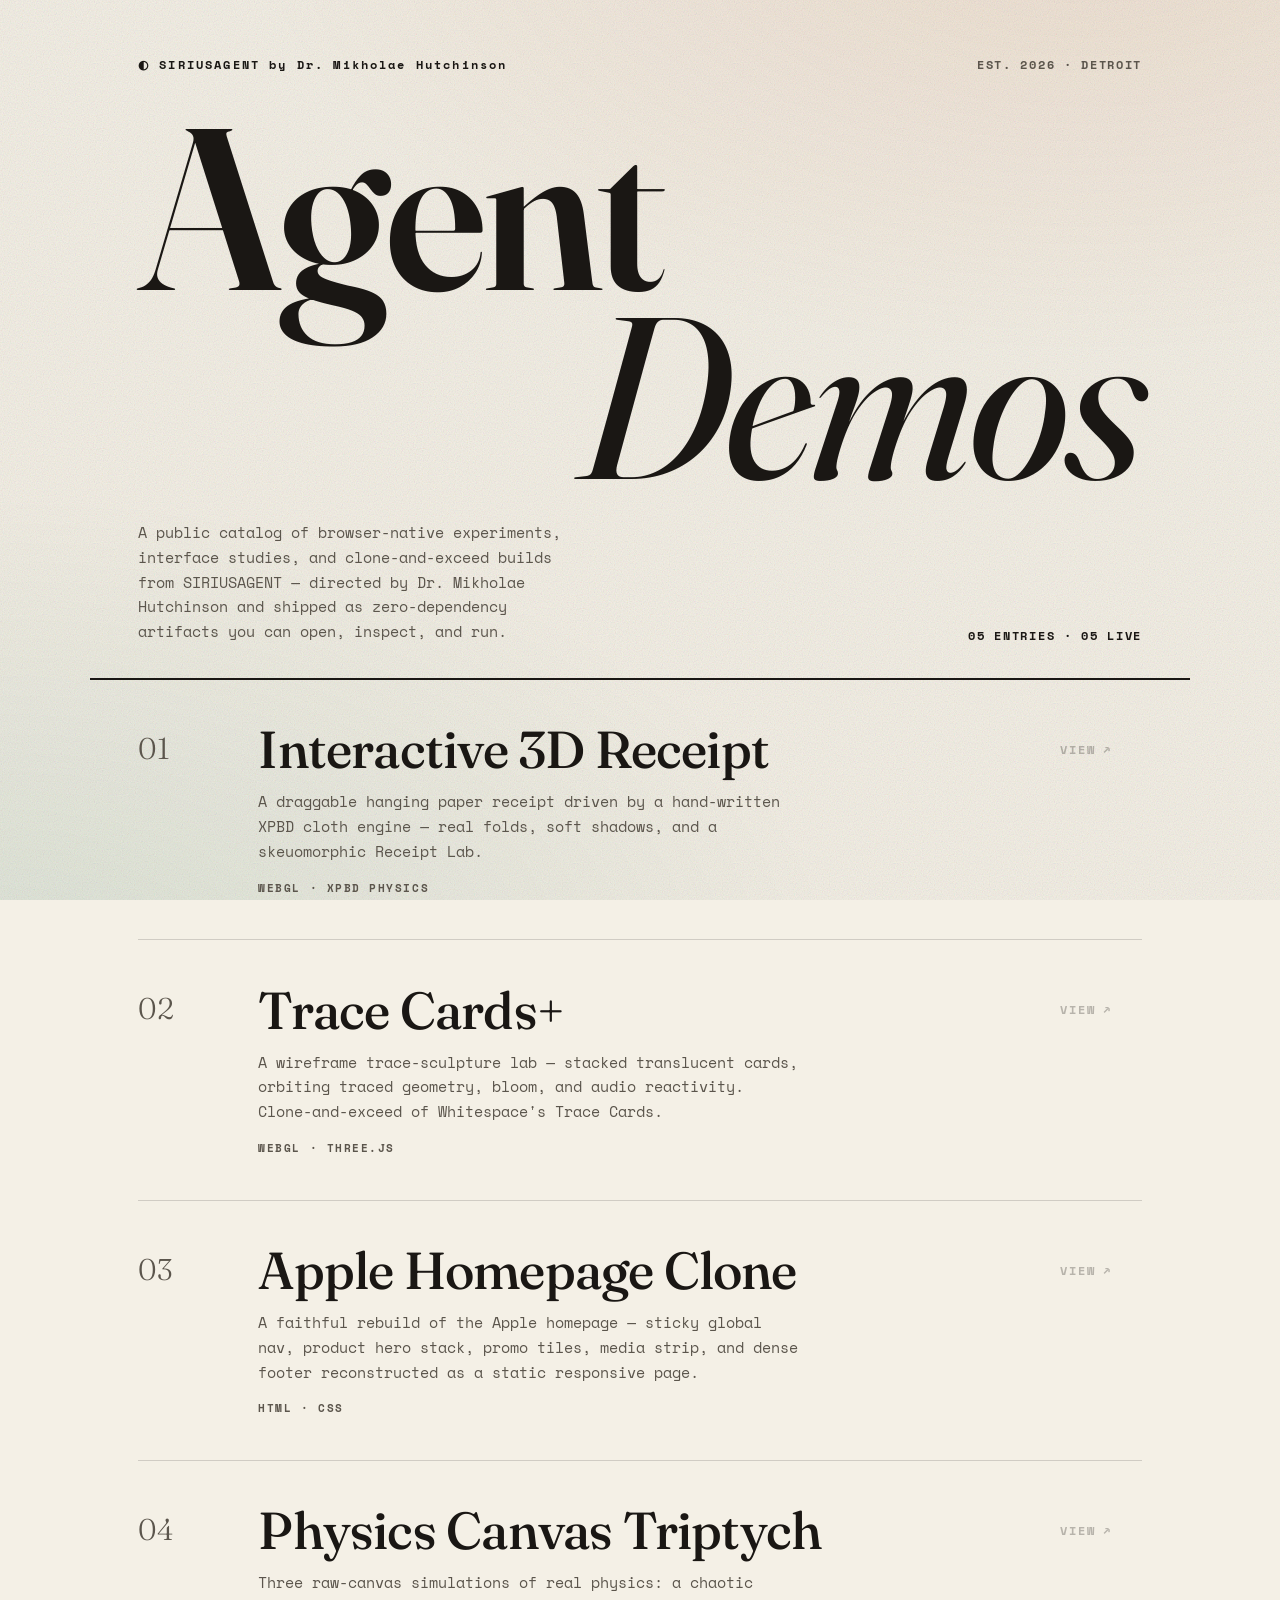
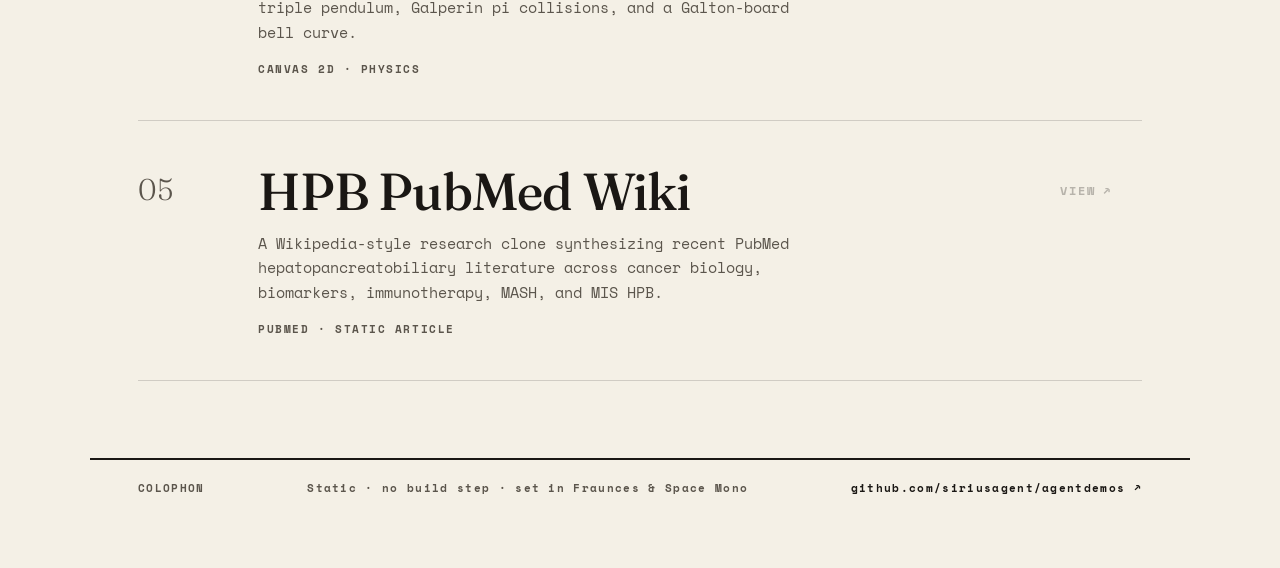
==== commit 472523ab: "Add HPB PubMed wiki demo" ====
--- a/index.html
+++ b/index.html
@@ -72,6 +72,14 @@
     medium: "Canvas 2D · Physics",
     accent: "#65f6ff",
     status: "live"
+  },
+  {
+    slug: "hpb-pubmed-wiki",
+    title: "HPB PubMed Wiki",
+    blurb: "A Wikipedia-style research clone synthesizing recent PubMed hepatopancreatobiliary literature across cancer biology, biomarkers, immunotherapy, MASH, and MIS HPB.",
+    medium: "PubMed · Static article",
+    accent: "#3366cc",
+    status: "live"
   }
 ];
 
